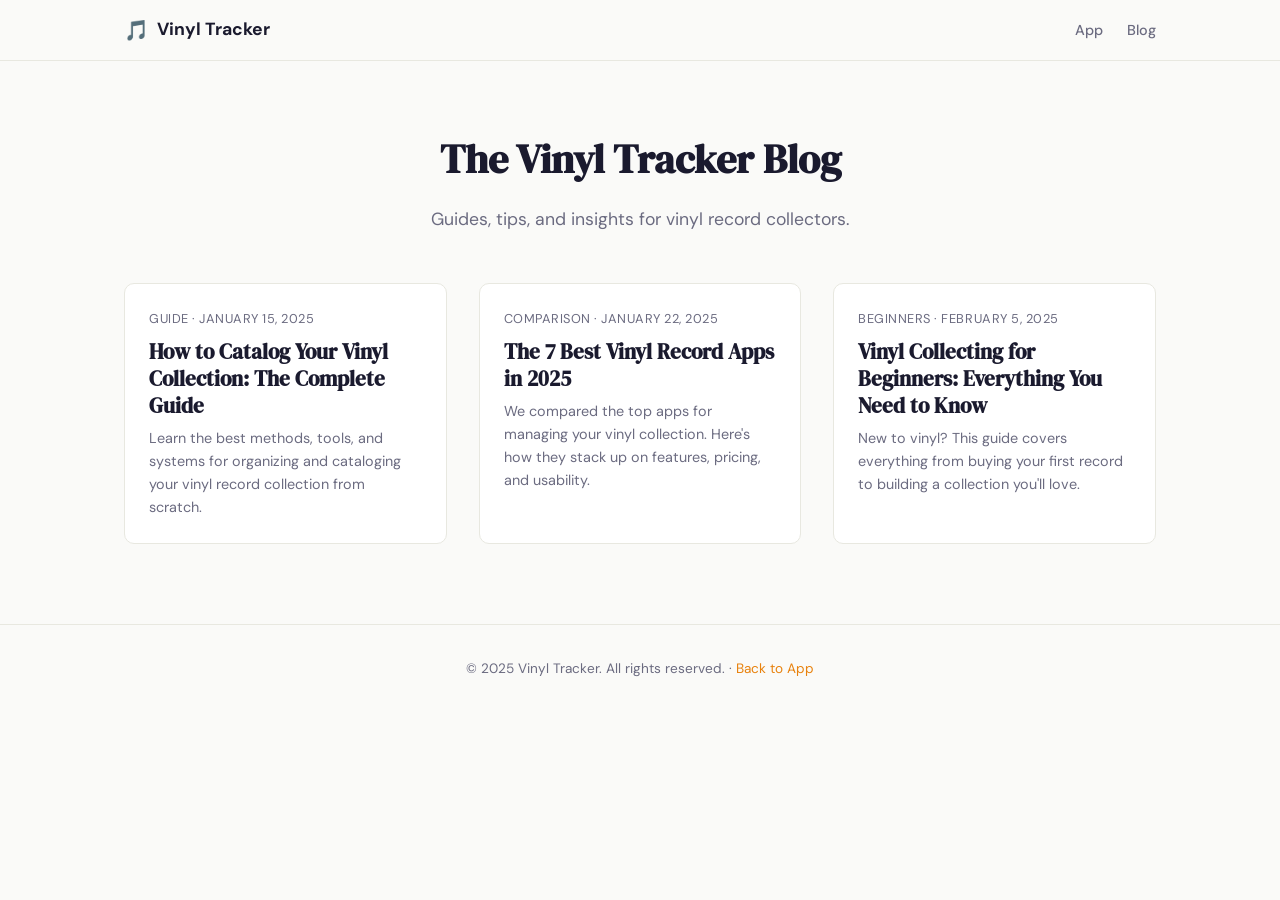
==== blog/index.html @ 0a513fd3 "Redesign: new landing page with favicon" ====
<!DOCTYPE html>
<html lang="en">
<head>
    <meta charset="UTF-8">
    <meta name="viewport" content="width=device-width, initial-scale=1.0">
    <title>Vinyl Tracker Blog — Tips, Guides & News for Record Collectors</title>
    <meta name="description" content="Expert guides, tips, and news for vinyl record collectors. Learn how to catalog, organize, and grow your record collection.">
    <link rel="canonical" href="https://vinyltracker.app/blog/">
    <meta property="og:title" content="Vinyl Tracker Blog — Tips & Guides for Record Collectors">
    <meta property="og:description" content="Expert guides, tips, and news for vinyl record collectors.">
    <meta property="og:url" content="https://vinyltracker.app/blog/">
    <meta property="og:type" content="website">
    <link rel="stylesheet" href="blog.css">
</head>
<body>
<nav class="blog-nav">
    <div class="container">
        <a href="/vinyl-tracker/" class="logo"><span>🎵</span> Vinyl Tracker</a>
        <ul class="blog-nav-links">
            <li><a href="/vinyl-tracker/">App</a></li>
            <li><a href="/vinyl-tracker/blog/">Blog</a></li>
        </ul>
    </div>
</nav>

<header class="blog-header">
    <div class="container">
        <h1>The Vinyl Tracker Blog</h1>
        <p>Guides, tips, and insights for vinyl record collectors.</p>
    </div>
</header>

<main class="container">
    <div class="blog-grid">
        <article class="blog-card">
            <div class="blog-card-body">
                <div class="blog-card-meta">Guide · January 15, 2025</div>
                <h2><a href="how-to-catalog-vinyl-collection.html">How to Catalog Your Vinyl Collection: The Complete Guide</a></h2>
                <p>Learn the best methods, tools, and systems for organizing and cataloging your vinyl record collection from scratch.</p>
            </div>
        </article>
        <article class="blog-card">
            <div class="blog-card-body">
                <div class="blog-card-meta">Comparison · January 22, 2025</div>
                <h2><a href="best-vinyl-record-apps-2025.html">The 7 Best Vinyl Record Apps in 2025</a></h2>
                <p>We compared the top apps for managing your vinyl collection. Here's how they stack up on features, pricing, and usability.</p>
            </div>
        </article>
        <article class="blog-card">
            <div class="blog-card-body">
                <div class="blog-card-meta">Beginners · February 5, 2025</div>
                <h2><a href="vinyl-collecting-beginners-guide.html">Vinyl Collecting for Beginners: Everything You Need to Know</a></h2>
                <p>New to vinyl? This guide covers everything from buying your first record to building a collection you'll love.</p>
            </div>
        </article>
    </div>
</main>

<footer class="blog-footer">
    <div class="container">
        <p>© 2025 Vinyl Tracker. All rights reserved. · <a href="/vinyl-tracker/">Back to App</a></p>
    </div>
</footer>
</body>
</html>
---- blog/blog.css ----
@import url('https://fonts.googleapis.com/css2?family=DM+Sans:wght@400;500;600;700&family=DM+Serif+Display&display=swap');

*, *::before, *::after { margin: 0; padding: 0; box-sizing: border-box; }

:root {
    --bg: #FAFAF8;
    --bg-card: #FFFFFF;
    --text: #1a1a2e;
    --text-muted: #6b6b80;
    --accent: #e8820e;
    --accent-light: #f5a623;
    --border: #e8e8e0;
    --radius: 10px;
    --max-width: 780px;
    --font-sans: 'DM Sans', -apple-system, sans-serif;
    --font-serif: 'DM Serif Display', Georgia, serif;
}

html { scroll-behavior: smooth; }

body {
    font-family: var(--font-sans);
    background: var(--bg);
    color: var(--text);
    line-height: 1.7;
    -webkit-font-smoothing: antialiased;
}

a { color: var(--accent); text-decoration: none; transition: color 0.2s; }
a:hover { color: var(--accent-light); }

img { max-width: 100%; height: auto; border-radius: var(--radius); }

/* NAV */
.blog-nav {
    border-bottom: 1px solid var(--border);
    background: var(--bg);
    position: sticky;
    top: 0;
    z-index: 50;
}

.blog-nav .container {
    max-width: 1080px;
    margin: 0 auto;
    padding: 0 24px;
    display: flex;
    align-items: center;
    justify-content: space-between;
    height: 60px;
}

.blog-nav .logo {
    font-family: var(--font-sans);
    font-weight: 700;
    font-size: 1.1rem;
    color: var(--text);
    display: flex;
    align-items: center;
    gap: 8px;
}

.blog-nav .logo span { font-size: 20px; }

.blog-nav-links {
    display: flex;
    gap: 24px;
    list-style: none;
}

.blog-nav-links a {
    font-size: 0.9rem;
    font-weight: 500;
    color: var(--text-muted);
}

.blog-nav-links a:hover { color: var(--text); }

/* LAYOUT */
.container { max-width: 1080px; margin: 0 auto; padding: 0 24px; }
.article-container { max-width: var(--max-width); margin: 0 auto; padding: 0 24px; }

/* BLOG LISTING */
.blog-header {
    padding: 64px 0 48px;
    text-align: center;
}

.blog-header h1 {
    font-family: var(--font-serif);
    font-size: 2.5rem;
    margin-bottom: 12px;
}

.blog-header p {
    color: var(--text-muted);
    font-size: 1.1rem;
}

.blog-grid {
    display: grid;
    grid-template-columns: repeat(auto-fill, minmax(320px, 1fr));
    gap: 32px;
    padding-bottom: 80px;
}

.blog-card {
    background: var(--bg-card);
    border: 1px solid var(--border);
    border-radius: var(--radius);
    overflow: hidden;
    transition: transform 0.2s, box-shadow 0.2s;
}

.blog-card:hover {
    transform: translateY(-3px);
    box-shadow: 0 12px 32px rgba(0,0,0,0.08);
}

.blog-card-body { padding: 24px; }

.blog-card-meta {
    font-size: 0.8rem;
    color: var(--text-muted);
    margin-bottom: 8px;
    text-transform: uppercase;
    letter-spacing: 0.04em;
}

.blog-card h2 {
    font-family: var(--font-serif);
    font-size: 1.3rem;
    margin-bottom: 8px;
    line-height: 1.3;
}

.blog-card h2 a { color: var(--text); }
.blog-card h2 a:hover { color: var(--accent); }

.blog-card p {
    color: var(--text-muted);
    font-size: 0.9rem;
    line-height: 1.6;
}

/* ARTICLE */
.article-header {
    padding: 64px 0 32px;
    text-align: center;
}

.article-header .meta {
    font-size: 0.85rem;
    color: var(--text-muted);
    margin-bottom: 16px;
}

.article-header h1 {
    font-family: var(--font-serif);
    font-size: clamp(2rem, 5vw, 2.8rem);
    line-height: 1.2;
    margin-bottom: 16px;
}

.article-header .subtitle {
    font-size: 1.1rem;
    color: var(--text-muted);
    max-width: 600px;
    margin: 0 auto;
}

/* TOC */
.toc {
    background: var(--bg-card);
    border: 1px solid var(--border);
    border-radius: var(--radius);
    padding: 24px 28px;
    margin: 32px 0;
}

.toc h2 {
    font-size: 0.9rem;
    font-weight: 700;
    text-transform: uppercase;
    letter-spacing: 0.06em;
    color: var(--text-muted);
    margin-bottom: 12px;
}

.toc ol {
    padding-left: 20px;
}

.toc li {
    padding: 4px 0;
    font-size: 0.95rem;
}

.toc a {
    color: var(--text);
    font-weight: 500;
}

.toc a:hover { color: var(--accent); }

/* ARTICLE BODY */
.article-body {
    padding-bottom: 80px;
}

.article-body h2 {
    font-family: var(--font-serif);
    font-size: 1.6rem;
    margin: 48px 0 16px;
    padding-top: 16px;
}

.article-body h3 {
    font-size: 1.2rem;
    font-weight: 600;
    margin: 32px 0 12px;
}

.article-body p {
    margin-bottom: 16px;
    font-size: 1.02rem;
    line-height: 1.8;
}

.article-body ul, .article-body ol {
    margin: 0 0 16px 24px;
}

.article-body li {
    margin-bottom: 8px;
    line-height: 1.7;
}

.article-body blockquote {
    border-left: 3px solid var(--accent);
    padding: 16px 24px;
    margin: 24px 0;
    background: rgba(232,130,14,0.05);
    border-radius: 0 var(--radius) var(--radius) 0;
    font-style: italic;
    color: var(--text-muted);
}

.article-body strong { font-weight: 600; }

/* CTA BOX */
.cta-box {
    background: linear-gradient(135deg, #1a1a2e, #0a0a0f);
    color: #e8e8ed;
    border-radius: var(--radius);
    padding: 40px;
    text-align: center;
    margin: 48px 0;
}

.cta-box h3 {
    font-family: var(--font-serif);
    font-size: 1.5rem;
    margin-bottom: 12px;
    color: #fff;
}

.cta-box p {
    color: #8888a0;
    margin-bottom: 20px;
}

.cta-box .btn {
    display: inline-flex;
    align-items: center;
    padding: 12px 28px;
    background: var(--accent);
    color: #fff;
    border-radius: 8px;
    font-weight: 600;
    font-size: 0.95rem;
    transition: background 0.2s;
}

.cta-box .btn:hover { background: var(--accent-light); color: #fff; }

/* FOOTER */
.blog-footer {
    border-top: 1px solid var(--border);
    padding: 32px 0;
    text-align: center;
    font-size: 0.85rem;
    color: var(--text-muted);
}

@media (max-width: 640px) {
    .blog-header h1 { font-size: 2rem; }
    .blog-grid { grid-template-columns: 1fr; }
    .cta-box { padding: 28px 20px; }
}
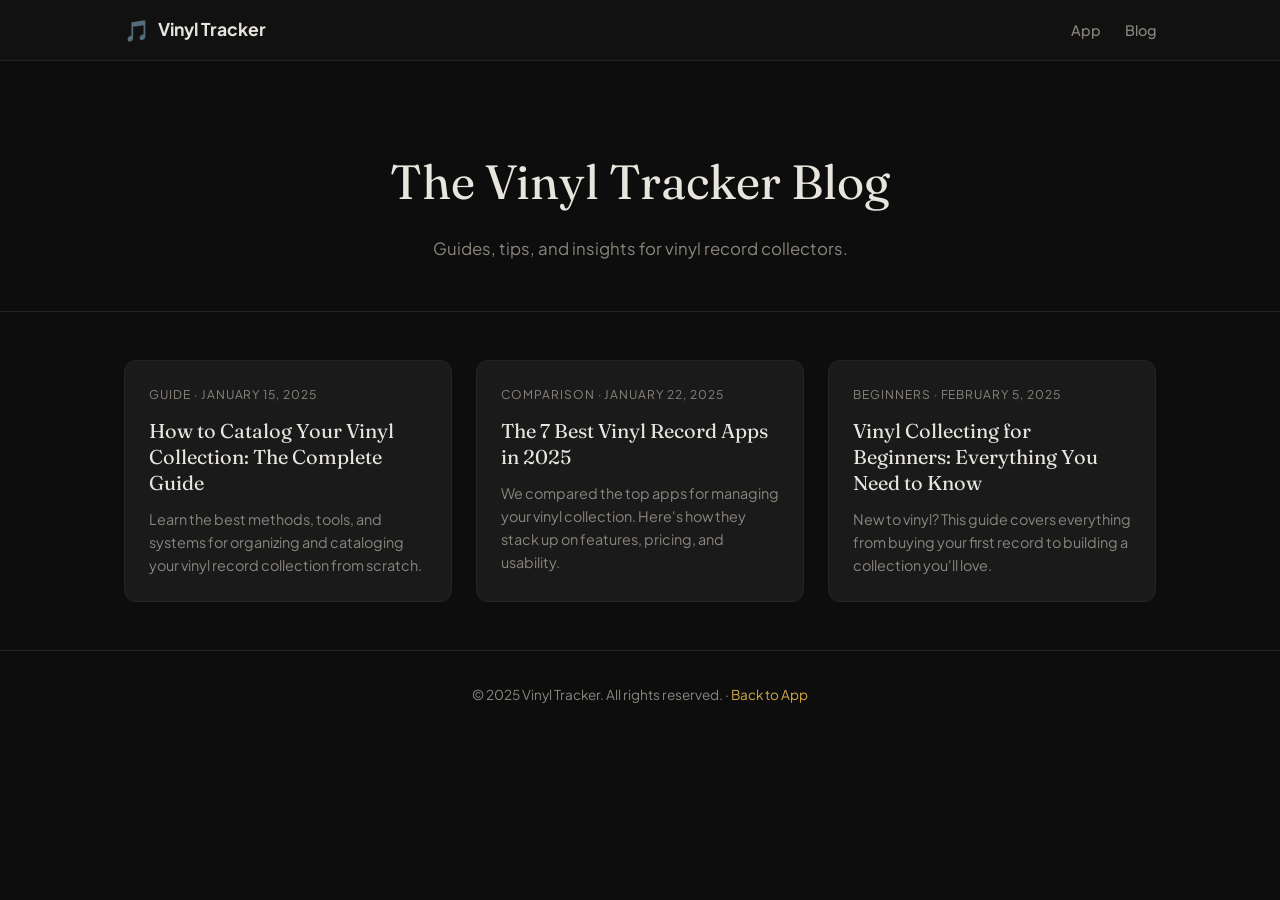
==== commit 5dd0779e: "Fix blog links, redesign blog to match dark landing page" ====
--- a/blog/index.html
+++ b/blog/index.html
@@ -10,15 +10,16 @@
     <meta property="og:description" content="Expert guides, tips, and news for vinyl record collectors.">
     <meta property="og:url" content="https://vinyltracker.app/blog/">
     <meta property="og:type" content="website">
+    <link rel="icon" type="image/svg+xml" href="../favicon.svg">
     <link rel="stylesheet" href="blog.css">
 </head>
 <body>
 <nav class="blog-nav">
     <div class="container">
-        <a href="/vinyl-tracker/" class="logo"><span>🎵</span> Vinyl Tracker</a>
+        <a href="/vinyl-tracker-site/" class="logo"><span>🎵</span> Vinyl Tracker</a>
         <ul class="blog-nav-links">
-            <li><a href="/vinyl-tracker/">App</a></li>
-            <li><a href="/vinyl-tracker/blog/">Blog</a></li>
+            <li><a href="/vinyl-tracker-site/">App</a></li>
+            <li><a href="/vinyl-tracker-site/blog/">Blog</a></li>
         </ul>
     </div>
 </nav>
@@ -58,7 +59,7 @@
 
 <footer class="blog-footer">
     <div class="container">
-        <p>© 2025 Vinyl Tracker. All rights reserved. · <a href="/vinyl-tracker/">Back to App</a></p>
+        <p>© 2025 Vinyl Tracker. All rights reserved. · <a href="/vinyl-tracker-site/">Back to App</a></p>
     </div>
 </footer>
 </body>
--- a/blog/blog.css
+++ b/blog/blog.css
@@ -1,43 +1,46 @@
-@import url('https://fonts.googleapis.com/css2?family=DM+Sans:wght@400;500;600;700&family=DM+Serif+Display&display=swap');
+@import url('https://fonts.googleapis.com/css2?family=Fraunces:ital,opsz,wght@0,9..144,300..900;1,9..144,300..900&family=Plus+Jakarta+Sans:wght@400;500;600;700&display=swap');
 
 *, *::before, *::after { margin: 0; padding: 0; box-sizing: border-box; }
 
 :root {
-    --bg: #FAFAF8;
-    --bg-card: #FFFFFF;
-    --text: #1a1a2e;
-    --text-muted: #6b6b80;
-    --accent: #e8820e;
-    --accent-light: #f5a623;
-    --border: #e8e8e0;
-    --radius: 10px;
-    --max-width: 780px;
-    --font-sans: 'DM Sans', -apple-system, sans-serif;
-    --font-serif: 'DM Serif Display', Georgia, serif;
+    --gold: #D4A843;
+    --gold-dim: #C49A3C;
+    --gold-dark: #a07830;
+    --gold-glow: rgba(212, 168, 67, 0.12);
+    --bg-deep: #0D0D0D;
+    --bg: #111111;
+    --bg-card: #1a1a1a;
+    --bg-card-hover: #1f1f1f;
+    --text: #e8e5df;
+    --text-muted: #8a857d;
+    --border: #242420;
+    --border-gold: rgba(212, 168, 67, 0.15);
+    --font-display: 'Fraunces', Georgia, serif;
+    --font-body: 'Plus Jakarta Sans', -apple-system, sans-serif;
 }
 
 html { scroll-behavior: smooth; }
 
 body {
-    font-family: var(--font-sans);
-    background: var(--bg);
+    font-family: var(--font-body);
+    background: var(--bg-deep);
     color: var(--text);
     line-height: 1.7;
     -webkit-font-smoothing: antialiased;
-}
-
-a { color: var(--accent); text-decoration: none; transition: color 0.2s; }
-a:hover { color: var(--accent-light); }
-
-img { max-width: 100%; height: auto; border-radius: var(--radius); }
-
-/* NAV */
+    -moz-osx-font-smoothing: grayscale;
+}
+
+a { color: var(--gold); text-decoration: none; transition: color 0.2s; }
+a:hover { color: var(--gold-dim); }
+
+/* NAV — matches landing page */
 .blog-nav {
     border-bottom: 1px solid var(--border);
     background: var(--bg);
     position: sticky;
     top: 0;
     z-index: 50;
+    backdrop-filter: blur(12px);
 }
 
 .blog-nav .container {
@@ -51,7 +54,7 @@
 }
 
 .blog-nav .logo {
-    font-family: var(--font-sans);
+    font-family: var(--font-body);
     font-weight: 700;
     font-size: 1.1rem;
     color: var(--text);
@@ -60,241 +63,168 @@
     gap: 8px;
 }
 
-.blog-nav .logo span { font-size: 20px; }
+.blog-nav .logo span { font-size: 1.3rem; }
 
 .blog-nav-links {
+    list-style: none;
     display: flex;
     gap: 24px;
-    list-style: none;
 }
 
 .blog-nav-links a {
+    color: var(--text-muted);
     font-size: 0.9rem;
     font-weight: 500;
-    color: var(--text-muted);
-}
-
-.blog-nav-links a:hover { color: var(--text); }
-
-/* LAYOUT */
+    transition: color 0.2s;
+}
+
+.blog-nav-links a:hover { color: var(--gold); }
+
+/* HEADER */
+.blog-header {
+    text-align: center;
+    padding: 80px 24px 48px;
+    border-bottom: 1px solid var(--border);
+}
+
+.blog-header h1 {
+    font-family: var(--font-display);
+    font-size: clamp(2rem, 5vw, 3rem);
+    font-weight: 400;
+    color: var(--text);
+    margin-bottom: 12px;
+}
+
+.blog-header p {
+    color: var(--text-muted);
+    font-size: 1.05rem;
+}
+
+/* BLOG GRID */
 .container { max-width: 1080px; margin: 0 auto; padding: 0 24px; }
-.article-container { max-width: var(--max-width); margin: 0 auto; padding: 0 24px; }
-
-/* BLOG LISTING */
-.blog-header {
-    padding: 64px 0 48px;
-    text-align: center;
-}
-
-.blog-header h1 {
-    font-family: var(--font-serif);
-    font-size: 2.5rem;
-    margin-bottom: 12px;
-}
-
-.blog-header p {
-    color: var(--text-muted);
-    font-size: 1.1rem;
-}
 
 .blog-grid {
     display: grid;
-    grid-template-columns: repeat(auto-fill, minmax(320px, 1fr));
-    gap: 32px;
-    padding-bottom: 80px;
+    grid-template-columns: repeat(auto-fill, minmax(300px, 1fr));
+    gap: 24px;
+    padding: 48px 0;
 }
 
 .blog-card {
     background: var(--bg-card);
     border: 1px solid var(--border);
-    border-radius: var(--radius);
+    border-radius: 12px;
     overflow: hidden;
-    transition: transform 0.2s, box-shadow 0.2s;
+    transition: border-color 0.3s, transform 0.2s;
 }
 
 .blog-card:hover {
-    transform: translateY(-3px);
-    box-shadow: 0 12px 32px rgba(0,0,0,0.08);
+    border-color: var(--border-gold);
+    transform: translateY(-2px);
 }
 
 .blog-card-body { padding: 24px; }
 
 .blog-card-meta {
-    font-size: 0.8rem;
-    color: var(--text-muted);
-    margin-bottom: 8px;
+    font-size: 0.75rem;
     text-transform: uppercase;
-    letter-spacing: 0.04em;
+    letter-spacing: 0.08em;
+    color: var(--text-muted);
+    margin-bottom: 12px;
 }
 
 .blog-card h2 {
-    font-family: var(--font-serif);
-    font-size: 1.3rem;
-    margin-bottom: 8px;
+    font-family: var(--font-display);
+    font-size: 1.25rem;
+    font-weight: 400;
     line-height: 1.3;
+    margin-bottom: 12px;
 }
 
 .blog-card h2 a { color: var(--text); }
-.blog-card h2 a:hover { color: var(--accent); }
+.blog-card h2 a:hover { color: var(--gold); }
 
 .blog-card p {
     color: var(--text-muted);
     font-size: 0.9rem;
     line-height: 1.6;
 }
-
-/* ARTICLE */
-.article-header {
-    padding: 64px 0 32px;
-    text-align: center;
-}
-
-.article-header .meta {
-    font-size: 0.85rem;
-    color: var(--text-muted);
-    margin-bottom: 16px;
-}
-
-.article-header h1 {
-    font-family: var(--font-serif);
-    font-size: clamp(2rem, 5vw, 2.8rem);
-    line-height: 1.2;
-    margin-bottom: 16px;
-}
-
-.article-header .subtitle {
-    font-size: 1.1rem;
-    color: var(--text-muted);
-    max-width: 600px;
-    margin: 0 auto;
-}
-
-/* TOC */
-.toc {
-    background: var(--bg-card);
-    border: 1px solid var(--border);
-    border-radius: var(--radius);
-    padding: 24px 28px;
-    margin: 32px 0;
-}
-
-.toc h2 {
-    font-size: 0.9rem;
-    font-weight: 700;
-    text-transform: uppercase;
-    letter-spacing: 0.06em;
-    color: var(--text-muted);
-    margin-bottom: 12px;
-}
-
-.toc ol {
-    padding-left: 20px;
-}
-
-.toc li {
-    padding: 4px 0;
-    font-size: 0.95rem;
-}
-
-.toc a {
-    color: var(--text);
-    font-weight: 500;
-}
-
-.toc a:hover { color: var(--accent); }
-
-/* ARTICLE BODY */
-.article-body {
-    padding-bottom: 80px;
-}
-
-.article-body h2 {
-    font-family: var(--font-serif);
-    font-size: 1.6rem;
-    margin: 48px 0 16px;
-    padding-top: 16px;
-}
-
-.article-body h3 {
-    font-size: 1.2rem;
-    font-weight: 600;
-    margin: 32px 0 12px;
-}
-
-.article-body p {
-    margin-bottom: 16px;
-    font-size: 1.02rem;
-    line-height: 1.8;
-}
-
-.article-body ul, .article-body ol {
-    margin: 0 0 16px 24px;
-}
-
-.article-body li {
-    margin-bottom: 8px;
-    line-height: 1.7;
-}
-
-.article-body blockquote {
-    border-left: 3px solid var(--accent);
-    padding: 16px 24px;
-    margin: 24px 0;
-    background: rgba(232,130,14,0.05);
-    border-radius: 0 var(--radius) var(--radius) 0;
-    font-style: italic;
-    color: var(--text-muted);
-}
-
-.article-body strong { font-weight: 600; }
-
-/* CTA BOX */
-.cta-box {
-    background: linear-gradient(135deg, #1a1a2e, #0a0a0f);
-    color: #e8e8ed;
-    border-radius: var(--radius);
-    padding: 40px;
-    text-align: center;
-    margin: 48px 0;
-}
-
-.cta-box h3 {
-    font-family: var(--font-serif);
-    font-size: 1.5rem;
-    margin-bottom: 12px;
-    color: #fff;
-}
-
-.cta-box p {
-    color: #8888a0;
-    margin-bottom: 20px;
-}
-
-.cta-box .btn {
-    display: inline-flex;
-    align-items: center;
-    padding: 12px 28px;
-    background: var(--accent);
-    color: #fff;
-    border-radius: 8px;
-    font-weight: 600;
-    font-size: 0.95rem;
-    transition: background 0.2s;
-}
-
-.cta-box .btn:hover { background: var(--accent-light); color: #fff; }
 
 /* FOOTER */
 .blog-footer {
     border-top: 1px solid var(--border);
-    padding: 32px 0;
+    padding: 32px 24px;
     text-align: center;
+    color: var(--text-muted);
     font-size: 0.85rem;
-    color: var(--text-muted);
-}
+}
+
+/* ARTICLE PAGES */
+.article-content {
+    max-width: 720px;
+    margin: 0 auto;
+    padding: 48px 24px 80px;
+}
+
+.article-content h1 {
+    font-family: var(--font-display);
+    font-size: clamp(1.8rem, 4vw, 2.5rem);
+    font-weight: 400;
+    margin-bottom: 16px;
+    line-height: 1.2;
+}
+
+.article-meta {
+    color: var(--text-muted);
+    font-size: 0.85rem;
+    margin-bottom: 40px;
+    padding-bottom: 24px;
+    border-bottom: 1px solid var(--border);
+}
+
+.article-content h2 {
+    font-family: var(--font-display);
+    font-size: 1.5rem;
+    font-weight: 400;
+    margin: 40px 0 16px;
+    color: var(--text);
+}
+
+.article-content h3 {
+    font-size: 1.15rem;
+    font-weight: 600;
+    margin: 32px 0 12px;
+    color: var(--text);
+}
+
+.article-content p {
+    margin-bottom: 20px;
+    color: var(--text-muted);
+}
+
+.article-content ul, .article-content ol {
+    margin: 16px 0 24px 24px;
+    color: var(--text-muted);
+}
+
+.article-content li { margin-bottom: 8px; }
+
+.article-content strong { color: var(--text); font-weight: 600; }
+
+.article-content blockquote {
+    border-left: 3px solid var(--gold);
+    padding: 16px 24px;
+    margin: 24px 0;
+    background: var(--gold-glow);
+    border-radius: 0 8px 8px 0;
+    color: var(--text);
+    font-style: italic;
+}
+
+.article-content a { color: var(--gold); border-bottom: 1px solid transparent; }
+.article-content a:hover { border-bottom-color: var(--gold); }
 
 @media (max-width: 640px) {
-    .blog-header h1 { font-size: 2rem; }
     .blog-grid { grid-template-columns: 1fr; }
-    .cta-box { padding: 28px 20px; }
-}
+    .blog-header { padding: 48px 24px 32px; }
+}
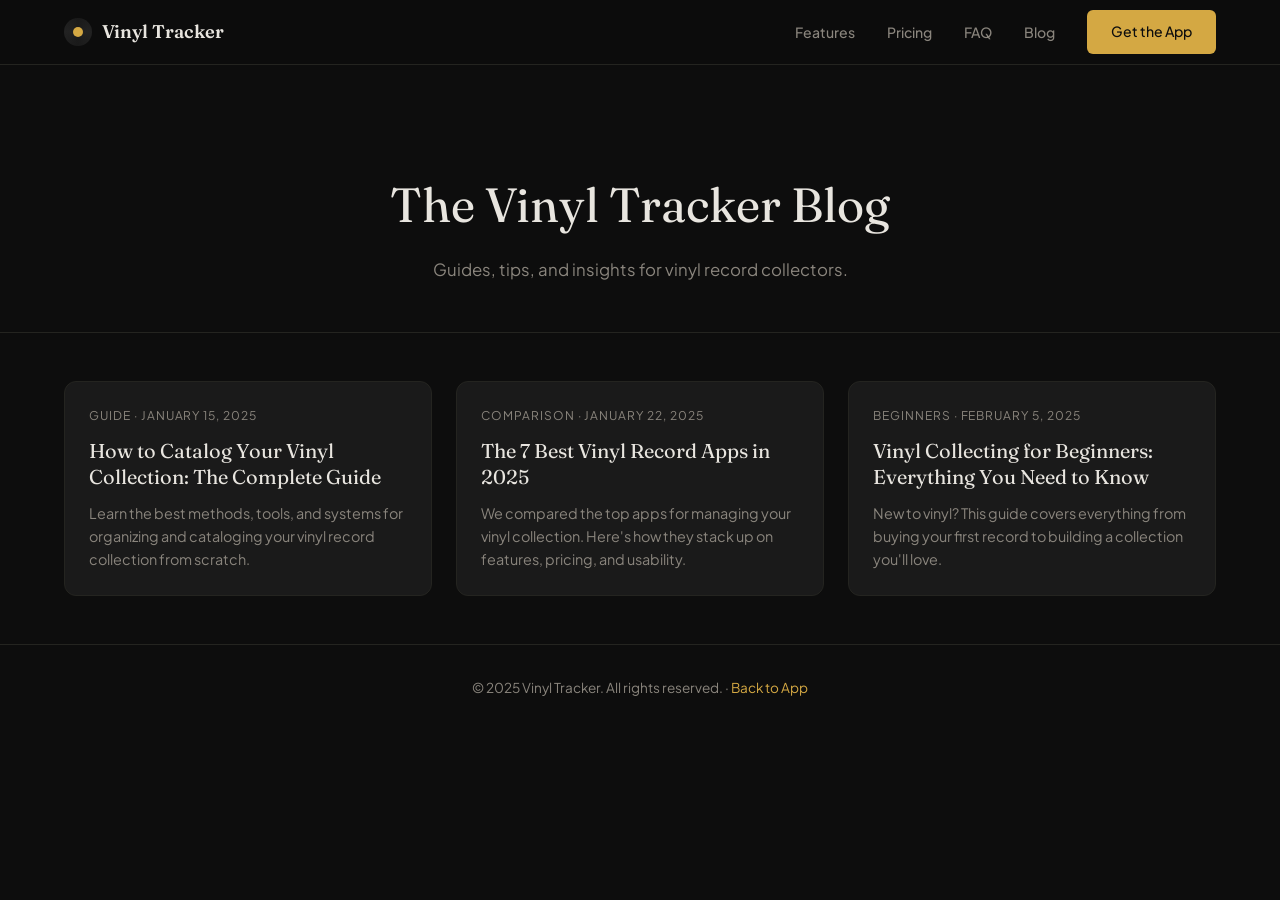
==== commit 069e04d2: "Fix: btn-gold text color, unified nav in blog, article styling" ====
--- a/blog/index.html
+++ b/blog/index.html
@@ -14,12 +14,23 @@
     <link rel="stylesheet" href="blog.css">
 </head>
 <body>
-<nav class="blog-nav">
+<nav>
     <div class="container">
-        <a href="/vinyl-tracker-site/" class="logo"><span>🎵</span> Vinyl Tracker</a>
-        <ul class="blog-nav-links">
-            <li><a href="/vinyl-tracker-site/">App</a></li>
-            <li><a href="/vinyl-tracker-site/blog/">Blog</a></li>
+        <a href="/vinyl-tracker/" class="logo">
+            <span class="logo-mark"></span>
+            Vinyl Tracker
+        </a>
+        <button class="menu-toggle" onclick="document.querySelector('.nav-links').classList.toggle('open')" aria-label="Toggle menu">
+            <svg width="22" height="22" viewBox="0 0 24 24" fill="none" stroke="currentColor" stroke-width="2">
+                <line x1="3" y1="6" x2="21" y2="6"/><line x1="3" y1="12" x2="21" y2="12"/><line x1="3" y1="18" x2="21" y2="18"/>
+            </svg>
+        </button>
+        <ul class="nav-links">
+            <li><a href="/vinyl-tracker/#features">Features</a></li>
+            <li><a href="/vinyl-tracker/#pricing">Pricing</a></li>
+            <li><a href="/vinyl-tracker/#faq">FAQ</a></li>
+            <li><a href="/vinyl-tracker/blog/">Blog</a></li>
+            <li><a href="/vinyl-tracker/app/" class="btn btn-gold">Get the App</a></li>
         </ul>
     </div>
 </nav>
@@ -59,7 +70,7 @@
 
 <footer class="blog-footer">
     <div class="container">
-        <p>© 2025 Vinyl Tracker. All rights reserved. · <a href="/vinyl-tracker-site/">Back to App</a></p>
+        <p>© 2025 Vinyl Tracker. All rights reserved. · <a href="/vinyl-tracker/">Back to App</a></p>
     </div>
 </footer>
 </body>
--- a/blog/blog.css
+++ b/blog/blog.css
@@ -5,7 +5,6 @@
 :root {
     --gold: #D4A843;
     --gold-dim: #C49A3C;
-    --gold-dark: #a07830;
     --gold-glow: rgba(212, 168, 67, 0.12);
     --bg-deep: #0D0D0D;
     --bg: #111111;
@@ -20,211 +19,70 @@
 }
 
 html { scroll-behavior: smooth; }
+body { font-family: var(--font-body); background: var(--bg-deep); color: var(--text); line-height: 1.65; -webkit-font-smoothing: antialiased; }
+a { color: inherit; text-decoration: none; }
 
-body {
-    font-family: var(--font-body);
-    background: var(--bg-deep);
-    color: var(--text);
-    line-height: 1.7;
-    -webkit-font-smoothing: antialiased;
-    -moz-osx-font-smoothing: grayscale;
-}
+/* NAV — same as landing */
+nav { position: sticky; top: 0; z-index: 100; background: rgba(13,13,13,0.95); backdrop-filter: blur(20px); -webkit-backdrop-filter: blur(20px); border-bottom: 1px solid var(--border); }
+nav .container { max-width: 1200px; margin: 0 auto; padding: 0 24px; display: flex; align-items: center; justify-content: space-between; height: 64px; }
+.logo { font-family: var(--font-display); font-weight: 600; font-size: 1.15rem; display: flex; align-items: center; gap: 10px; color: var(--text); }
+.logo-mark { width: 28px; height: 28px; border-radius: 50%; background: conic-gradient(from 0deg, #1a1a1a, #222, #1a1a1a, #222, #1a1a1a); position: relative; display: flex; align-items: center; justify-content: center; }
+.logo-mark::after { content: ''; width: 10px; height: 10px; border-radius: 50%; background: var(--gold); }
+.nav-links { display: flex; align-items: center; gap: 32px; list-style: none; }
+.nav-links a { font-size: 0.88rem; font-weight: 500; color: var(--text-muted); transition: color 0.2s; }
+.nav-links a:hover { color: var(--text); }
+.btn { display: inline-flex; align-items: center; justify-content: center; padding: 10px 24px; border-radius: 6px; font-weight: 600; font-size: 0.88rem; border: none; cursor: pointer; transition: all 0.25s; font-family: var(--font-body); }
+.btn-gold, a.btn-gold { background: var(--gold); color: #0D0D0D !important; }
+.btn-gold:hover { background: #e0b550; box-shadow: 0 4px 24px rgba(212,168,67,0.3); transform: translateY(-1px); }
+.menu-toggle { display: none; background: none; border: none; color: var(--text); cursor: pointer; padding: 4px; }
 
-a { color: var(--gold); text-decoration: none; transition: color 0.2s; }
-a:hover { color: var(--gold-dim); }
+/* BLOG HEADER */
+.blog-header { text-align: center; padding: 100px 24px 48px; border-bottom: 1px solid var(--border); }
+.blog-header h1 { font-family: var(--font-display); font-size: clamp(2rem, 5vw, 3rem); font-weight: 400; color: var(--text); margin-bottom: 12px; }
+.blog-header p { color: var(--text-muted); font-size: 1.05rem; }
 
-/* NAV — matches landing page */
-.blog-nav {
-    border-bottom: 1px solid var(--border);
-    background: var(--bg);
-    position: sticky;
-    top: 0;
-    z-index: 50;
-    backdrop-filter: blur(12px);
-}
-
-.blog-nav .container {
-    max-width: 1080px;
-    margin: 0 auto;
-    padding: 0 24px;
-    display: flex;
-    align-items: center;
-    justify-content: space-between;
-    height: 60px;
-}
-
-.blog-nav .logo {
-    font-family: var(--font-body);
-    font-weight: 700;
-    font-size: 1.1rem;
-    color: var(--text);
-    display: flex;
-    align-items: center;
-    gap: 8px;
-}
-
-.blog-nav .logo span { font-size: 1.3rem; }
-
-.blog-nav-links {
-    list-style: none;
-    display: flex;
-    gap: 24px;
-}
-
-.blog-nav-links a {
-    color: var(--text-muted);
-    font-size: 0.9rem;
-    font-weight: 500;
-    transition: color 0.2s;
-}
-
-.blog-nav-links a:hover { color: var(--gold); }
-
-/* HEADER */
-.blog-header {
-    text-align: center;
-    padding: 80px 24px 48px;
-    border-bottom: 1px solid var(--border);
-}
-
-.blog-header h1 {
-    font-family: var(--font-display);
-    font-size: clamp(2rem, 5vw, 3rem);
-    font-weight: 400;
-    color: var(--text);
-    margin-bottom: 12px;
-}
-
-.blog-header p {
-    color: var(--text-muted);
-    font-size: 1.05rem;
-}
+/* CONTAINER */
+.container { max-width: 1200px; margin: 0 auto; padding: 0 24px; }
 
 /* BLOG GRID */
-.container { max-width: 1080px; margin: 0 auto; padding: 0 24px; }
-
-.blog-grid {
-    display: grid;
-    grid-template-columns: repeat(auto-fill, minmax(300px, 1fr));
-    gap: 24px;
-    padding: 48px 0;
-}
-
-.blog-card {
-    background: var(--bg-card);
-    border: 1px solid var(--border);
-    border-radius: 12px;
-    overflow: hidden;
-    transition: border-color 0.3s, transform 0.2s;
-}
-
-.blog-card:hover {
-    border-color: var(--border-gold);
-    transform: translateY(-2px);
-}
-
+.blog-grid { display: grid; grid-template-columns: repeat(auto-fill, minmax(300px, 1fr)); gap: 24px; padding: 48px 0; }
+.blog-card { background: var(--bg-card); border: 1px solid var(--border); border-radius: 12px; overflow: hidden; transition: border-color 0.3s, transform 0.2s; }
+.blog-card:hover { border-color: var(--border-gold); transform: translateY(-2px); }
 .blog-card-body { padding: 24px; }
-
-.blog-card-meta {
-    font-size: 0.75rem;
-    text-transform: uppercase;
-    letter-spacing: 0.08em;
-    color: var(--text-muted);
-    margin-bottom: 12px;
-}
-
-.blog-card h2 {
-    font-family: var(--font-display);
-    font-size: 1.25rem;
-    font-weight: 400;
-    line-height: 1.3;
-    margin-bottom: 12px;
-}
-
+.blog-card-meta { font-size: 0.75rem; text-transform: uppercase; letter-spacing: 0.08em; color: var(--text-muted); margin-bottom: 12px; }
+.blog-card h2 { font-family: var(--font-display); font-size: 1.25rem; font-weight: 400; line-height: 1.3; margin-bottom: 12px; }
 .blog-card h2 a { color: var(--text); }
 .blog-card h2 a:hover { color: var(--gold); }
-
-.blog-card p {
-    color: var(--text-muted);
-    font-size: 0.9rem;
-    line-height: 1.6;
-}
+.blog-card p { color: var(--text-muted); font-size: 0.9rem; line-height: 1.6; }
 
 /* FOOTER */
-.blog-footer {
-    border-top: 1px solid var(--border);
-    padding: 32px 24px;
-    text-align: center;
-    color: var(--text-muted);
-    font-size: 0.85rem;
-}
+.blog-footer { border-top: 1px solid var(--border); padding: 32px 24px; text-align: center; color: var(--text-muted); font-size: 0.85rem; }
+.blog-footer a { color: var(--gold); }
+.blog-footer a:hover { text-decoration: underline; }
 
 /* ARTICLE PAGES */
-.article-content {
-    max-width: 720px;
-    margin: 0 auto;
-    padding: 48px 24px 80px;
+.article-header { padding: 100px 24px 40px; border-bottom: 1px solid var(--border); }
+.article-container { max-width: 720px; margin: 0 auto; padding: 0 24px; }
+.article-header .meta { font-size: 0.8rem; text-transform: uppercase; letter-spacing: 0.06em; color: var(--text-muted); margin-bottom: 16px; }
+.article-header h1 { font-family: var(--font-display); font-size: clamp(1.8rem, 4vw, 2.5rem); font-weight: 400; line-height: 1.2; margin-bottom: 16px; }
+.article-header .subtitle { color: var(--text-muted); font-size: 1.05rem; line-height: 1.6; }
+.article-body { max-width: 720px; margin: 0 auto; padding: 48px 24px 80px; }
+.article-body h2 { font-family: var(--font-display); font-size: 1.5rem; font-weight: 400; margin: 48px 0 16px; color: var(--text); }
+.article-body h3 { font-size: 1.15rem; font-weight: 600; margin: 36px 0 12px; color: var(--text); }
+.article-body p { margin-bottom: 20px; color: var(--text-muted); line-height: 1.75; }
+.article-body ul, .article-body ol { margin: 16px 0 24px 24px; color: var(--text-muted); }
+.article-body li { margin-bottom: 8px; line-height: 1.65; }
+.article-body strong { color: var(--text); font-weight: 600; }
+.article-body a { color: var(--gold); border-bottom: 1px solid transparent; }
+.article-body a:hover { border-bottom-color: var(--gold); }
+.article-body blockquote { border-left: 3px solid var(--gold); padding: 16px 24px; margin: 24px 0; background: var(--gold-glow); border-radius: 0 8px 8px 0; color: var(--text); font-style: italic; }
+
+/* RESPONSIVE */
+@media (max-width: 768px) {
+    .menu-toggle { display: block; }
+    .nav-links { display: none; position: absolute; top: 64px; left: 0; right: 0; background: rgba(13,13,13,0.98); border-bottom: 1px solid var(--border); flex-direction: column; padding: 16px 24px; gap: 16px; }
+    .nav-links.open { display: flex; }
+    .blog-grid { grid-template-columns: 1fr; }
+    .blog-header { padding: 80px 24px 32px; }
+    .article-header { padding: 80px 24px 32px; }
 }
-
-.article-content h1 {
-    font-family: var(--font-display);
-    font-size: clamp(1.8rem, 4vw, 2.5rem);
-    font-weight: 400;
-    margin-bottom: 16px;
-    line-height: 1.2;
-}
-
-.article-meta {
-    color: var(--text-muted);
-    font-size: 0.85rem;
-    margin-bottom: 40px;
-    padding-bottom: 24px;
-    border-bottom: 1px solid var(--border);
-}
-
-.article-content h2 {
-    font-family: var(--font-display);
-    font-size: 1.5rem;
-    font-weight: 400;
-    margin: 40px 0 16px;
-    color: var(--text);
-}
-
-.article-content h3 {
-    font-size: 1.15rem;
-    font-weight: 600;
-    margin: 32px 0 12px;
-    color: var(--text);
-}
-
-.article-content p {
-    margin-bottom: 20px;
-    color: var(--text-muted);
-}
-
-.article-content ul, .article-content ol {
-    margin: 16px 0 24px 24px;
-    color: var(--text-muted);
-}
-
-.article-content li { margin-bottom: 8px; }
-
-.article-content strong { color: var(--text); font-weight: 600; }
-
-.article-content blockquote {
-    border-left: 3px solid var(--gold);
-    padding: 16px 24px;
-    margin: 24px 0;
-    background: var(--gold-glow);
-    border-radius: 0 8px 8px 0;
-    color: var(--text);
-    font-style: italic;
-}
-
-.article-content a { color: var(--gold); border-bottom: 1px solid transparent; }
-.article-content a:hover { border-bottom-color: var(--gold); }
-
-@media (max-width: 640px) {
-    .blog-grid { grid-template-columns: 1fr; }
-    .blog-header { padding: 48px 24px 32px; }
-}
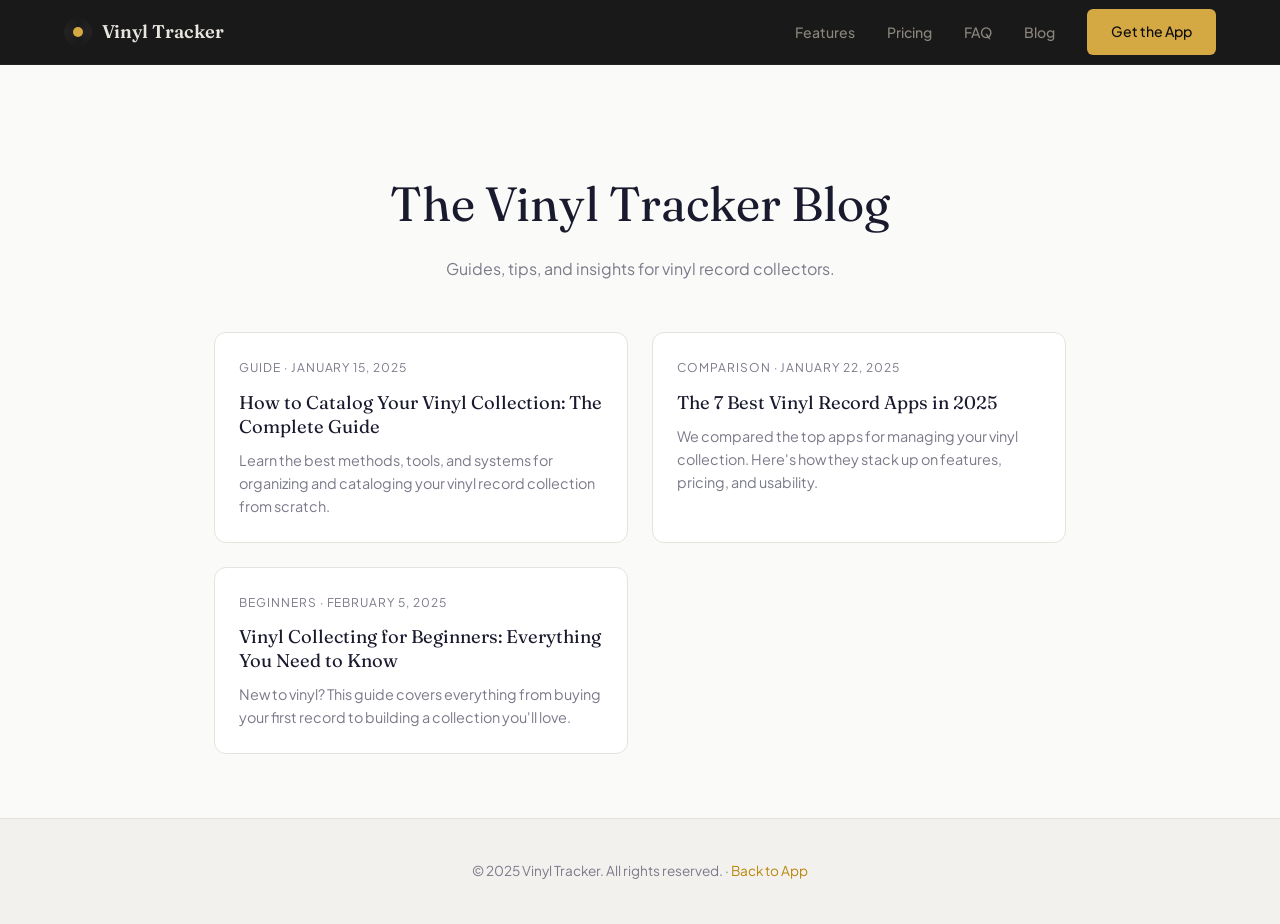
==== commit 1dfc0de7: "Blog: light theme for readability, non-sticky TOC, improved CTA" ====
--- a/blog/index.html
+++ b/blog/index.html
@@ -14,7 +14,7 @@
     <link rel="stylesheet" href="blog.css">
 </head>
 <body>
-<nav>
+<nav class="site-nav">
     <div class="container">
         <a href="/vinyl-tracker/" class="logo">
             <span class="logo-mark"></span>
@@ -35,7 +35,7 @@
     </div>
 </nav>
 
-<header class="blog-header">
+<header class="blog-hero">
     <div class="container">
         <h1>The Vinyl Tracker Blog</h1>
         <p>Guides, tips, and insights for vinyl record collectors.</p>
--- a/blog/blog.css
+++ b/blog/blog.css
@@ -3,86 +3,103 @@
 *, *::before, *::after { margin: 0; padding: 0; box-sizing: border-box; }
 
 :root {
-    --gold: #D4A843;
-    --gold-dim: #C49A3C;
-    --gold-glow: rgba(212, 168, 67, 0.12);
-    --bg-deep: #0D0D0D;
-    --bg: #111111;
-    --bg-card: #1a1a1a;
-    --bg-card-hover: #1f1f1f;
-    --text: #e8e5df;
-    --text-muted: #8a857d;
-    --border: #242420;
-    --border-gold: rgba(212, 168, 67, 0.15);
+    --bg: #FAFAF8;
+    --bg-alt: #F3F1EE;
+    --bg-card: #FFFFFF;
+    --text: #1A1A2E;
+    --text-body: #4A4A5A;
+    --text-muted: #7A7A8A;
+    --gold: #B8860B;
+    --gold-light: #D4A843;
+    --gold-bg: #FDF6E8;
+    --border: #E5E3DE;
+    --radius: 12px;
+    --shadow: 0 2px 8px rgba(0,0,0,0.06);
+    --shadow-lg: 0 8px 30px rgba(0,0,0,0.08);
     --font-display: 'Fraunces', Georgia, serif;
     --font-body: 'Plus Jakarta Sans', -apple-system, sans-serif;
 }
 
 html { scroll-behavior: smooth; }
-body { font-family: var(--font-body); background: var(--bg-deep); color: var(--text); line-height: 1.65; -webkit-font-smoothing: antialiased; }
-a { color: inherit; text-decoration: none; }
+body { font-family: var(--font-body); background: var(--bg); color: var(--text); line-height: 1.8; -webkit-font-smoothing: antialiased; }
 
-/* NAV — same as landing */
-nav { position: sticky; top: 0; z-index: 100; background: rgba(13,13,13,0.95); backdrop-filter: blur(20px); -webkit-backdrop-filter: blur(20px); border-bottom: 1px solid var(--border); }
-nav .container { max-width: 1200px; margin: 0 auto; padding: 0 24px; display: flex; align-items: center; justify-content: space-between; height: 64px; }
-.logo { font-family: var(--font-display); font-weight: 600; font-size: 1.15rem; display: flex; align-items: center; gap: 10px; color: var(--text); }
+/* === NAV (dark, matching landing) === */
+.site-nav { position: sticky; top: 0; z-index: 100; background: rgba(13,13,13,0.95); backdrop-filter: blur(20px); -webkit-backdrop-filter: blur(20px); border-bottom: 1px solid #242420; }
+.site-nav .container { max-width: 1200px; margin: 0 auto; padding: 0 24px; display: flex; align-items: center; justify-content: space-between; height: 64px; }
+.logo { font-family: var(--font-display); font-weight: 600; font-size: 1.15rem; display: flex; align-items: center; gap: 10px; color: #e8e5df; text-decoration: none; }
 .logo-mark { width: 28px; height: 28px; border-radius: 50%; background: conic-gradient(from 0deg, #1a1a1a, #222, #1a1a1a, #222, #1a1a1a); position: relative; display: flex; align-items: center; justify-content: center; }
-.logo-mark::after { content: ''; width: 10px; height: 10px; border-radius: 50%; background: var(--gold); }
+.logo-mark::after { content: ''; width: 10px; height: 10px; border-radius: 50%; background: var(--gold-light); }
 .nav-links { display: flex; align-items: center; gap: 32px; list-style: none; }
-.nav-links a { font-size: 0.88rem; font-weight: 500; color: var(--text-muted); transition: color 0.2s; }
-.nav-links a:hover { color: var(--text); }
-.btn { display: inline-flex; align-items: center; justify-content: center; padding: 10px 24px; border-radius: 6px; font-weight: 600; font-size: 0.88rem; border: none; cursor: pointer; transition: all 0.25s; font-family: var(--font-body); }
-.btn-gold, a.btn-gold { background: var(--gold); color: #0D0D0D !important; }
-.btn-gold:hover { background: #e0b550; box-shadow: 0 4px 24px rgba(212,168,67,0.3); transform: translateY(-1px); }
-.menu-toggle { display: none; background: none; border: none; color: var(--text); cursor: pointer; padding: 4px; }
+.nav-links a { font-size: 0.88rem; font-weight: 500; color: #8a857d; text-decoration: none; transition: color 0.2s; }
+.nav-links a:hover { color: #e8e5df; }
+.btn-gold { display: inline-flex; align-items: center; padding: 10px 24px; border-radius: 6px; font-weight: 600; font-size: 0.88rem; background: var(--gold-light); color: #0D0D0D !important; text-decoration: none; transition: all 0.25s; }
+.btn-gold:hover { background: #e0b550; transform: translateY(-1px); box-shadow: 0 4px 24px rgba(212,168,67,0.3); }
+.menu-toggle { display: none; background: none; border: none; color: #e8e5df; cursor: pointer; padding: 4px; }
 
-/* BLOG HEADER */
-.blog-header { text-align: center; padding: 100px 24px 48px; border-bottom: 1px solid var(--border); }
-.blog-header h1 { font-family: var(--font-display); font-size: clamp(2rem, 5vw, 3rem); font-weight: 400; color: var(--text); margin-bottom: 12px; }
-.blog-header p { color: var(--text-muted); font-size: 1.05rem; }
-
-/* CONTAINER */
+/* === BLOG INDEX === */
+.blog-hero { padding: 6rem 1.5rem 3rem; text-align: center; }
+.blog-hero h1 { font-family: var(--font-display); font-size: clamp(2rem, 5vw, 3rem); font-weight: 400; margin-bottom: .5rem; color: var(--text); }
+.blog-hero p { color: var(--text-muted); max-width: 500px; margin: 0 auto; }
 .container { max-width: 1200px; margin: 0 auto; padding: 0 24px; }
-
-/* BLOG GRID */
-.blog-grid { display: grid; grid-template-columns: repeat(auto-fill, minmax(300px, 1fr)); gap: 24px; padding: 48px 0; }
-.blog-card { background: var(--bg-card); border: 1px solid var(--border); border-radius: 12px; overflow: hidden; transition: border-color 0.3s, transform 0.2s; }
-.blog-card:hover { border-color: var(--border-gold); transform: translateY(-2px); }
+.blog-grid { max-width: 900px; margin: 0 auto; padding: 0 1.5rem 4rem; display: grid; grid-template-columns: repeat(auto-fit, minmax(280px, 1fr)); gap: 1.5rem; }
+.blog-card { background: var(--bg-card); border: 1px solid var(--border); border-radius: var(--radius); overflow: hidden; transition: all 0.3s; }
+.blog-card:hover { border-color: var(--gold); transform: translateY(-2px); box-shadow: var(--shadow-lg); }
 .blog-card-body { padding: 24px; }
 .blog-card-meta { font-size: 0.75rem; text-transform: uppercase; letter-spacing: 0.08em; color: var(--text-muted); margin-bottom: 12px; }
-.blog-card h2 { font-family: var(--font-display); font-size: 1.25rem; font-weight: 400; line-height: 1.3; margin-bottom: 12px; }
-.blog-card h2 a { color: var(--text); }
+.blog-card h2 { font-family: var(--font-display); font-size: 1.15rem; font-weight: 400; line-height: 1.3; margin-bottom: 10px; }
+.blog-card h2 a { color: var(--text); text-decoration: none; }
 .blog-card h2 a:hover { color: var(--gold); }
 .blog-card p { color: var(--text-muted); font-size: 0.9rem; line-height: 1.6; }
 
-/* FOOTER */
-.blog-footer { border-top: 1px solid var(--border); padding: 32px 24px; text-align: center; color: var(--text-muted); font-size: 0.85rem; }
-.blog-footer a { color: var(--gold); }
-.blog-footer a:hover { text-decoration: underline; }
-
-/* ARTICLE PAGES */
-.article-header { padding: 100px 24px 40px; border-bottom: 1px solid var(--border); }
+/* === ARTICLE === */
+.article-header { padding: 6rem 24px 2.5rem; }
 .article-container { max-width: 720px; margin: 0 auto; padding: 0 24px; }
 .article-header .meta { font-size: 0.8rem; text-transform: uppercase; letter-spacing: 0.06em; color: var(--text-muted); margin-bottom: 16px; }
-.article-header h1 { font-family: var(--font-display); font-size: clamp(1.8rem, 4vw, 2.5rem); font-weight: 400; line-height: 1.2; margin-bottom: 16px; }
-.article-header .subtitle { color: var(--text-muted); font-size: 1.05rem; line-height: 1.6; }
-.article-body { max-width: 720px; margin: 0 auto; padding: 48px 24px 80px; }
-.article-body h2 { font-family: var(--font-display); font-size: 1.5rem; font-weight: 400; margin: 48px 0 16px; color: var(--text); }
-.article-body h3 { font-size: 1.15rem; font-weight: 600; margin: 36px 0 12px; color: var(--text); }
-.article-body p { margin-bottom: 20px; color: var(--text-muted); line-height: 1.75; }
-.article-body ul, .article-body ol { margin: 16px 0 24px 24px; color: var(--text-muted); }
-.article-body li { margin-bottom: 8px; line-height: 1.65; }
-.article-body strong { color: var(--text); font-weight: 600; }
-.article-body a { color: var(--gold); border-bottom: 1px solid transparent; }
-.article-body a:hover { border-bottom-color: var(--gold); }
-.article-body blockquote { border-left: 3px solid var(--gold); padding: 16px 24px; margin: 24px 0; background: var(--gold-glow); border-radius: 0 8px 8px 0; color: var(--text); font-style: italic; }
+.article-header h1 { font-family: var(--font-display); font-size: clamp(1.8rem, 4vw, 2.6rem); font-weight: 400; line-height: 1.2; margin-bottom: 16px; color: var(--text); }
+.article-header .subtitle { color: var(--text-body); font-size: 1.05rem; line-height: 1.6; }
 
-/* RESPONSIVE */
+.article-body { max-width: 720px; margin: 0 auto; padding: 2.5rem 24px 5rem; }
+.article-body h2 { font-family: var(--font-display); font-size: 1.5rem; font-weight: 400; margin: 2.5rem 0 1rem; color: var(--gold); }
+.article-body h3 { font-size: 1.15rem; font-weight: 700; margin: 2rem 0 .8rem; color: var(--text); }
+.article-body p { margin-bottom: 1.2rem; color: var(--text-body); line-height: 1.8; }
+.article-body ul, .article-body ol { margin: 1rem 0 1.5rem 1.5rem; color: var(--text-body); }
+.article-body li { margin-bottom: .5rem; line-height: 1.7; }
+.article-body strong { color: var(--text); }
+.article-body a { color: var(--gold); text-decoration: underline; text-underline-offset: 3px; }
+.article-body a:hover { color: var(--gold-light); }
+.article-body blockquote { border-left: 3px solid var(--gold); padding: 1rem 1.5rem; margin: 1.5rem 0; background: var(--gold-bg); border-radius: 0 var(--radius) var(--radius) 0; }
+.article-body blockquote p { margin: 0; font-style: italic; }
+.article-body img { max-width: 100%; height: auto; border-radius: 8px; margin: 1.5rem 0; }
+.article-body table { width: 100%; border-collapse: collapse; font-size: 0.9rem; margin: 1.5rem 0; }
+.article-body th { padding: 12px 8px; text-align: left; border-bottom: 2px solid var(--border); color: var(--text); font-weight: 600; }
+.article-body td { padding: 10px 8px; border-bottom: 1px solid var(--border); color: var(--text-body); }
+
+/* === TABLE OF CONTENTS (not sticky!) === */
+.toc { background: var(--bg-card); border: 1px solid var(--border); border-radius: var(--radius); padding: 1.5rem 2rem; margin-bottom: 2.5rem; box-shadow: var(--shadow); }
+.toc h2 { font-family: var(--font-body); font-size: .9rem; text-transform: uppercase; letter-spacing: .05em; color: var(--text-muted); margin-bottom: .8rem; }
+.toc ol { margin: 0; padding-left: 1.2rem; }
+.toc li { margin-bottom: .4rem; }
+.toc a { color: var(--gold); text-decoration: none; font-size: .9rem; }
+.toc a:hover { text-decoration: underline; }
+
+/* === CTA BOX === */
+.cta-box { background: var(--bg-card); border: 1px solid var(--border); border-radius: var(--radius); padding: 2rem; text-align: center; margin: 2.5rem 0; box-shadow: var(--shadow); }
+.cta-box h3 { font-family: var(--font-display); font-size: 1.3rem; font-weight: 400; color: var(--text); margin-bottom: .5rem; }
+.cta-box p { color: var(--text-body); margin-bottom: 1.2rem; }
+.cta-box .btn { display: inline-block; background: var(--gold-light); color: #0D0D0D !important; padding: .8rem 1.8rem; border-radius: 8px; font-weight: 700; text-decoration: none; transition: all .2s; font-family: var(--font-body); }
+.cta-box .btn:hover { transform: translateY(-2px); box-shadow: var(--shadow-lg); background: #e0b550; }
+
+/* === FOOTER === */
+footer, .blog-footer { background: var(--bg-alt); border-top: 1px solid var(--border); padding: 2.5rem 1.5rem; text-align: center; color: var(--text-muted); font-size: .85rem; }
+footer a, .blog-footer a { color: var(--gold); text-decoration: none; }
+footer a:hover, .blog-footer a:hover { text-decoration: underline; }
+
+/* === RESPONSIVE === */
 @media (max-width: 768px) {
     .menu-toggle { display: block; }
-    .nav-links { display: none; position: absolute; top: 64px; left: 0; right: 0; background: rgba(13,13,13,0.98); border-bottom: 1px solid var(--border); flex-direction: column; padding: 16px 24px; gap: 16px; }
+    .nav-links { display: none; position: absolute; top: 64px; left: 0; right: 0; background: rgba(13,13,13,0.98); border-bottom: 1px solid #242420; flex-direction: column; padding: 16px 24px; gap: 16px; }
     .nav-links.open { display: flex; }
     .blog-grid { grid-template-columns: 1fr; }
-    .blog-header { padding: 80px 24px 32px; }
-    .article-header { padding: 80px 24px 32px; }
+    .article-header { padding: 5rem 16px 2rem; }
+    .article-body { padding: 2rem 16px 3rem; }
 }
